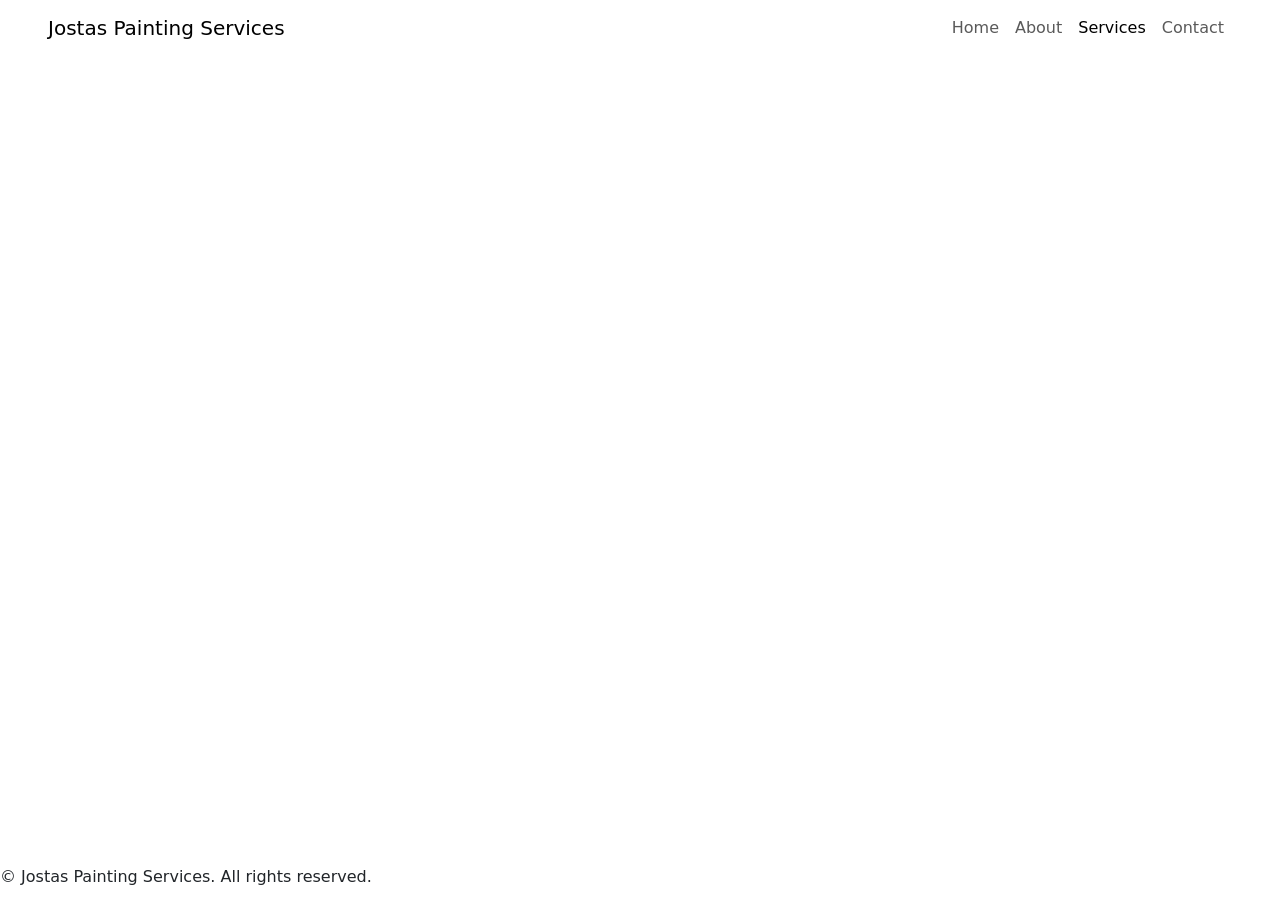
==== about.html @ 1ef4da5f "added a revamped nav bar to each webpage" ====
<!DOCTYPE html>
<html lang="en">
<head>
    <meta charset="UTF-8">
    <meta name="viewport" content="width=device-width, initial-scale=1.0">
    <title>Document</title>

  <!-- STYLESHEETS -->
  <link href="https://cdn.jsdelivr.net/npm/bootstrap@5.3.3/dist/css/bootstrap.min.css" rel="stylesheet">
  <link rel="stylesheet" href="https://cdnjs.cloudflare.com/ajax/libs/font-awesome/6.5.0/css/all.min.css">
  <link rel="preconnect" href="https://fonts.googleapis.com">
  <link rel="preconnect" href="https://fonts.gstatic.com" crossorigin>
  <link href="https://fonts.googleapis.com/css2?family=Playfair+Display:ital,wght@0,400;0,600;0,700;1,400&family=DM+Sans:ital,opsz,wght@0,9..40,300;0,9..40,400;0,9..40,500;0,9..40,600;1,9..40,300&display=swap" rel="stylesheet">
  <link rel="stylesheet" href="https://cdn.jsdelivr.net/npm/aos@2.3.4/dist/aos.css">
  <link rel="stylesheet" href="assets/css/styles.css">
</head>

<body>
    <!-- NAVBAR -->
<nav class="navbar navbar-expand-lg" id="mainNav">
  <div class="container-fluid px-4 px-lg-5">

    <a class="navbar-brand jostas-logo" href="index.html">
      Jostas <span>Painting Services</span>
    </a>

    <button class="navbar-toggler" type="button"
            data-bs-toggle="collapse"
            data-bs-target="#navbarNav"
            aria-controls="navbarNav"
            aria-expanded="false"
            aria-label="Toggle navigation">
      <span class="navbar-toggler-icon"></span>
    </button>

    <div class="collapse navbar-collapse justify-content-end" id="navbarNav">
      <div class="navbar-nav">
        <a class="nav-link" href="index.html">Home</a>
        <a class="nav-link" href="about.html">About</a>
        <a class="nav-link active" href="services.html">Services</a>
        <a class="nav-link" href="services.html#contact">Contact</a>
      </div>
    </div>

  </div>
</nav>
<!-- /NAVBAR -->

<!--ABOUT CONTENT-->
<section class="about-page-section" aria-label="About content">

  <div class="about-page-grid">

    <!-- Left: Main text content -->
    <div>

      <!-- Intro paragraph -->
      <p style="font-size: 1.08rem; line-height: 1.85; margin-bottom: 1.75rem;"
         data-aos="fade-up">
        At Jostas Painting Services, we are a proudly family-owned business with more than
        two decades of hands-on experience delivering top-tier painting solutions to both
        homeowners and businesses. Our passion lies in the details — from the first
        brushstroke to the final finish, we hold ourselves to the highest standards of
        workmanship and professionalism.
      </p>

      <p style="margin-bottom: 2.5rem;"
         data-aos="fade-up" data-aos-delay="60">
        Our experienced team of painters combines premium-quality materials with modern
        techniques to breathe new life into any space, no matter the scale of the project.
        At the heart of everything we do is a genuine commitment to our customers —
        listening to your vision and making it a reality, every single time.
      </p>

      <!-- Mission statement block -->
      <div class="mission-block"
           data-aos="fade-up" data-aos-delay="80">
        <h3>Our Mission</h3>
        <p>Adding color to your world — transforming spaces with precision, care, and paint.</p>
      </div>

      <!-- Team photos -->
      <div class="team-grid"
           data-aos="fade-up" data-aos-delay="100">

        <div class="team-img-wrap">
          <img
            src="/assets/images/Image11.jpg"
            alt="Jostas team member at work on a residential project"
            loading="lazy"
          >
        </div>

        <div class="team-img-wrap">
          <img
            src="/assets/images/Image10.jpg"
            alt="Jostas team member applying a fresh coat of paint"
            loading="lazy"
          >
        </div>

      </div>
      <!-- /Team photos -->

    </div>
    <!-- /Left col -->

    <!-- Right: Values list -->
    <div data-aos="fade-left" data-aos-delay="120">

      <p class="section-label">Why Choose Us</p>
      <div class="section-divider"></div>

      <!-- Value cards — stacked -->
      <div style="display: flex; flex-direction: column; gap: 1.25rem;">

        <!-- Value 1 -->
        <div style="display: flex; gap: 1rem; align-items: flex-start; padding: 1.25rem; background: var(--clr-ivory-card); border-radius: var(--radius-md); border: 1px solid rgba(94,184,160,0.12); box-shadow: var(--shadow-card); transition: transform var(--trans-spring), box-shadow var(--trans-base);"
             onmouseenter="this.style.transform='translateY(-4px)'; this.style.boxShadow='var(--shadow-hover)'"
             onmouseleave="this.style.transform=''; this.style.boxShadow='var(--shadow-card)'">
          <div style="width:44px; height:44px; border-radius:50%; background:var(--clr-seafoam-pale); display:flex; align-items:center; justify-content:center; flex-shrink:0;">
            <i class="fa-solid fa-award" style="color:var(--clr-seafoam-dark); font-size:1.1rem;"></i>
          </div>
          <div>
            <strong style="font-family:var(--font-body); font-size:0.9rem; font-weight:600; color:var(--clr-charcoal); display:block; margin-bottom:0.25rem;">20+ Years Experience</strong>
            <span style="font-size:0.875rem; color:var(--clr-text-muted);">Trusted by hundreds of homeowners and businesses across South Africa.</span>
          </div>
        </div>

        <!-- Value 2 -->
        <div style="display: flex; gap: 1rem; align-items: flex-start; padding: 1.25rem; background: var(--clr-ivory-card); border-radius: var(--radius-md); border: 1px solid rgba(94,184,160,0.12); box-shadow: var(--shadow-card); transition: transform var(--trans-spring), box-shadow var(--trans-base);"
             onmouseenter="this.style.transform='translateY(-4px)'; this.style.boxShadow='var(--shadow-hover)'"
             onmouseleave="this.style.transform=''; this.style.boxShadow='var(--shadow-card)'">
          <div style="width:44px; height:44px; border-radius:50%; background:var(--clr-seafoam-pale); display:flex; align-items:center; justify-content:center; flex-shrink:0;">
            <i class="fa-solid fa-star" style="color:var(--clr-seafoam-dark); font-size:1.1rem;"></i>
          </div>
          <div>
            <strong style="font-family:var(--font-body); font-size:0.9rem; font-weight:600; color:var(--clr-charcoal); display:block; margin-bottom:0.25rem;">Premium Materials</strong>
            <span style="font-size:0.875rem; color:var(--clr-text-muted);">We only use top-grade paints and coatings for durable, beautiful results.</span>
          </div>
        </div>

        <!-- Value 3 -->
        <div style="display: flex; gap: 1rem; align-items: flex-start; padding: 1.25rem; background: var(--clr-ivory-card); border-radius: var(--radius-md); border: 1px solid rgba(94,184,160,0.12); box-shadow: var(--shadow-card); transition: transform var(--trans-spring), box-shadow var(--trans-base);"
             onmouseenter="this.style.transform='translateY(-4px)'; this.style.boxShadow='var(--shadow-hover)'"
             onmouseleave="this.style.transform=''; this.style.boxShadow='var(--shadow-card)'">
          <div style="width:44px; height:44px; border-radius:50%; background:var(--clr-seafoam-pale); display:flex; align-items:center; justify-content:center; flex-shrink:0;">
            <i class="fa-solid fa-shield-halved" style="color:var(--clr-seafoam-dark); font-size:1.1rem;"></i>
          </div>
          <div>
            <strong style="font-family:var(--font-body); font-size:0.9rem; font-weight:600; color:var(--clr-charcoal); display:block; margin-bottom:0.25rem;">Satisfaction Guarantee</strong>
            <span style="font-size:0.875rem; color:var(--clr-text-muted);">We're not done until you're completely happy with every wall, edge, and finish.</span>
          </div>
        </div>

        <!-- Value 4 -->
        <div style="display: flex; gap: 1rem; align-items: flex-start; padding: 1.25rem; background: var(--clr-ivory-card); border-radius: var(--radius-md); border: 1px solid rgba(94,184,160,0.12); box-shadow: var(--shadow-card); transition: transform var(--trans-spring), box-shadow var(--trans-base);"
             onmouseenter="this.style.transform='translateY(-4px)'; this.style.boxShadow='var(--shadow-hover)'"
             onmouseleave="this.style.transform=''; this.style.boxShadow='var(--shadow-card)'">
          <div style="width:44px; height:44px; border-radius:50%; background:var(--clr-seafoam-pale); display:flex; align-items:center; justify-content:center; flex-shrink:0;">
            <i class="fa-solid fa-handshake" style="color:var(--clr-seafoam-dark); font-size:1.1rem;"></i>
          </div>
          <div>
            <strong style="font-family:var(--font-body); font-size:0.9rem; font-weight:600; color:var(--clr-charcoal); display:block; margin-bottom:0.25rem;">Family Values</strong>
            <span style="font-size:0.875rem; color:var(--clr-text-muted);">We treat every project — and every client — like family.</span>
          </div>
        </div>

      </div>
      <!-- /Value cards -->

    </div>
    <!-- /Right col -->

  </div>

</section>
<!-- /ABOUT CONTENT -->

<!-- FOOTER -->
<footer class="site-footer">
  <p>
    &copy; <span id="footerYear"></span> <span>Jostas Painting Services</span>.
    All rights reserved.
  </p>
</footer>
<!-- /FOOTER -->

        </div>
    </div>
</div>
<script src="https://cdn.jsdelivr.net/npm/bootstrap@5.3.3/dist/js/bootstrap.bundle.min.js"></script>
</body>
</html>
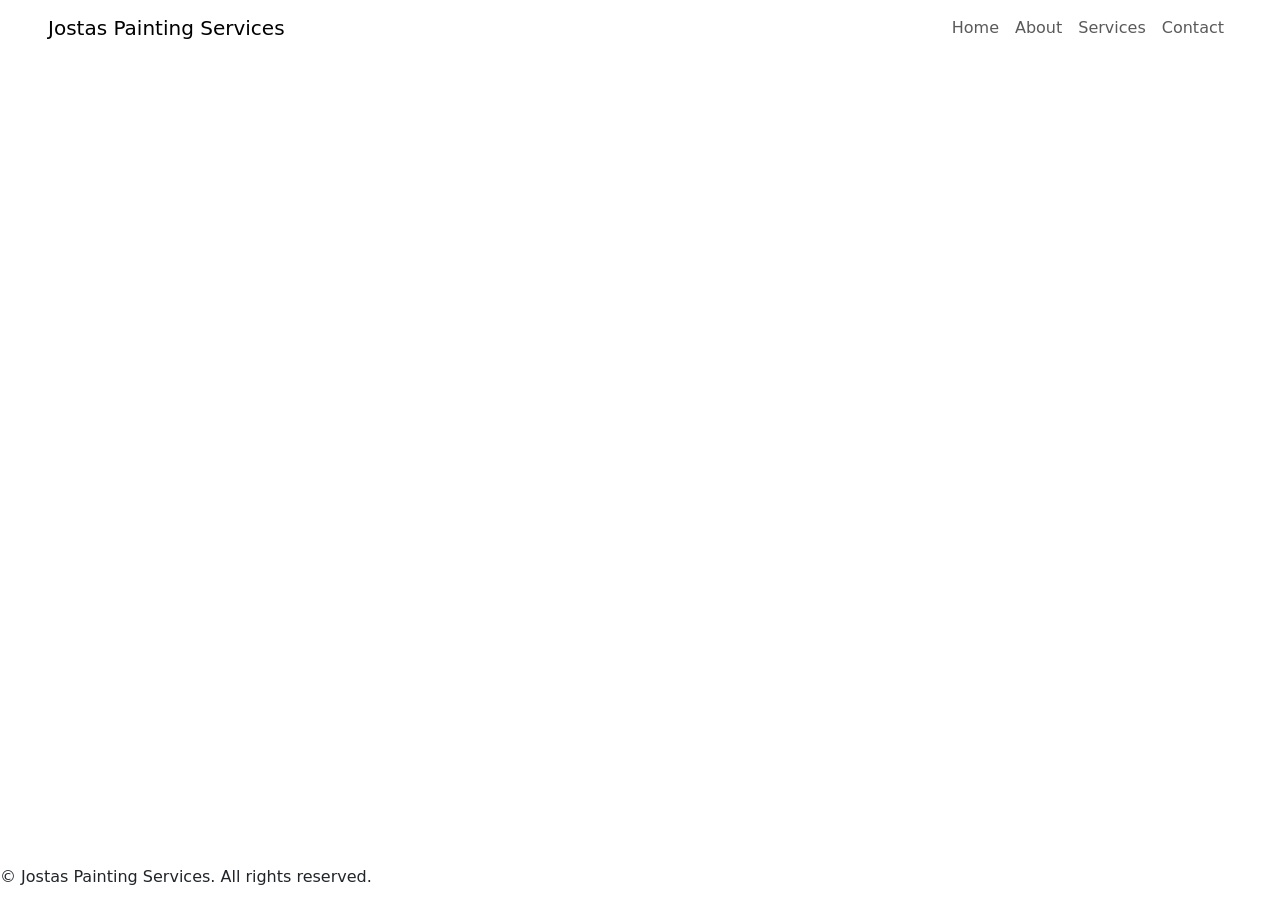
==== commit 8c5bd296: "Added <meta> tags for descriptions and social media algorithms and sharing" ====
--- a/about.html
+++ b/about.html
@@ -4,6 +4,28 @@
     <meta charset="UTF-8">
     <meta name="viewport" content="width=device-width, initial-scale=1.0">
     <title>Document</title>
+
+     <!-- Primary SEO -->
+  <title>About Us | Jostas Painting Services</title>
+  <meta name="description" content="Learn about Jostas Painting Services — a family-owned business with over 20 years of expert painting experience. Meet our team and discover our mission.">
+  <meta name="keywords" content="about Jostas Painting, family-owned painting company, professional painters, painting history, South Africa painters">
+  <meta name="author" content="Jostas Painting Services">
+  <meta name="robots" content="index, follow">
+  <link rel="canonical" href="https://jostaspainting.co.za/about.html">
+
+  <!-- Open Graph -->
+  <meta property="og:type" content="website">
+  <meta property="og:url" content="https://jostaspainting.co.za/about.html">
+  <meta property="og:title" content="About Jostas Painting Services — 20+ Years of Craft">
+  <meta property="og:description" content="Family-owned painting services with over two decades of hands-on experience. Premium quality, real care.">
+  <meta property="og:image" content="/assets/images/Image11.webp">
+  <meta property="og:site_name" content="Jostas Painting Services">
+
+  <!-- Twitter Card -->
+  <meta name="twitter:card" content="summary_large_image">
+  <meta name="twitter:title" content="About Jostas Painting Services">
+  <meta name="twitter:description" content="Family-owned painting services with over two decades of hands-on experience.">
+  <meta name="twitter:image" content="/assets/images/Image11.webp">
 
   <!-- STYLESHEETS -->
   <link href="https://cdn.jsdelivr.net/npm/bootstrap@5.3.3/dist/css/bootstrap.min.css" rel="stylesheet">
@@ -37,7 +59,7 @@
       <div class="navbar-nav">
         <a class="nav-link" href="index.html">Home</a>
         <a class="nav-link" href="about.html">About</a>
-        <a class="nav-link active" href="services.html">Services</a>
+        <a class="nav-link" href="services.html">Services</a>
         <a class="nav-link" href="services.html#contact">Contact</a>
       </div>
     </div>
@@ -189,6 +211,5 @@
         </div>
     </div>
 </div>
-<script src="https://cdn.jsdelivr.net/npm/bootstrap@5.3.3/dist/js/bootstrap.bundle.min.js"></script>
 </body>
 </html>
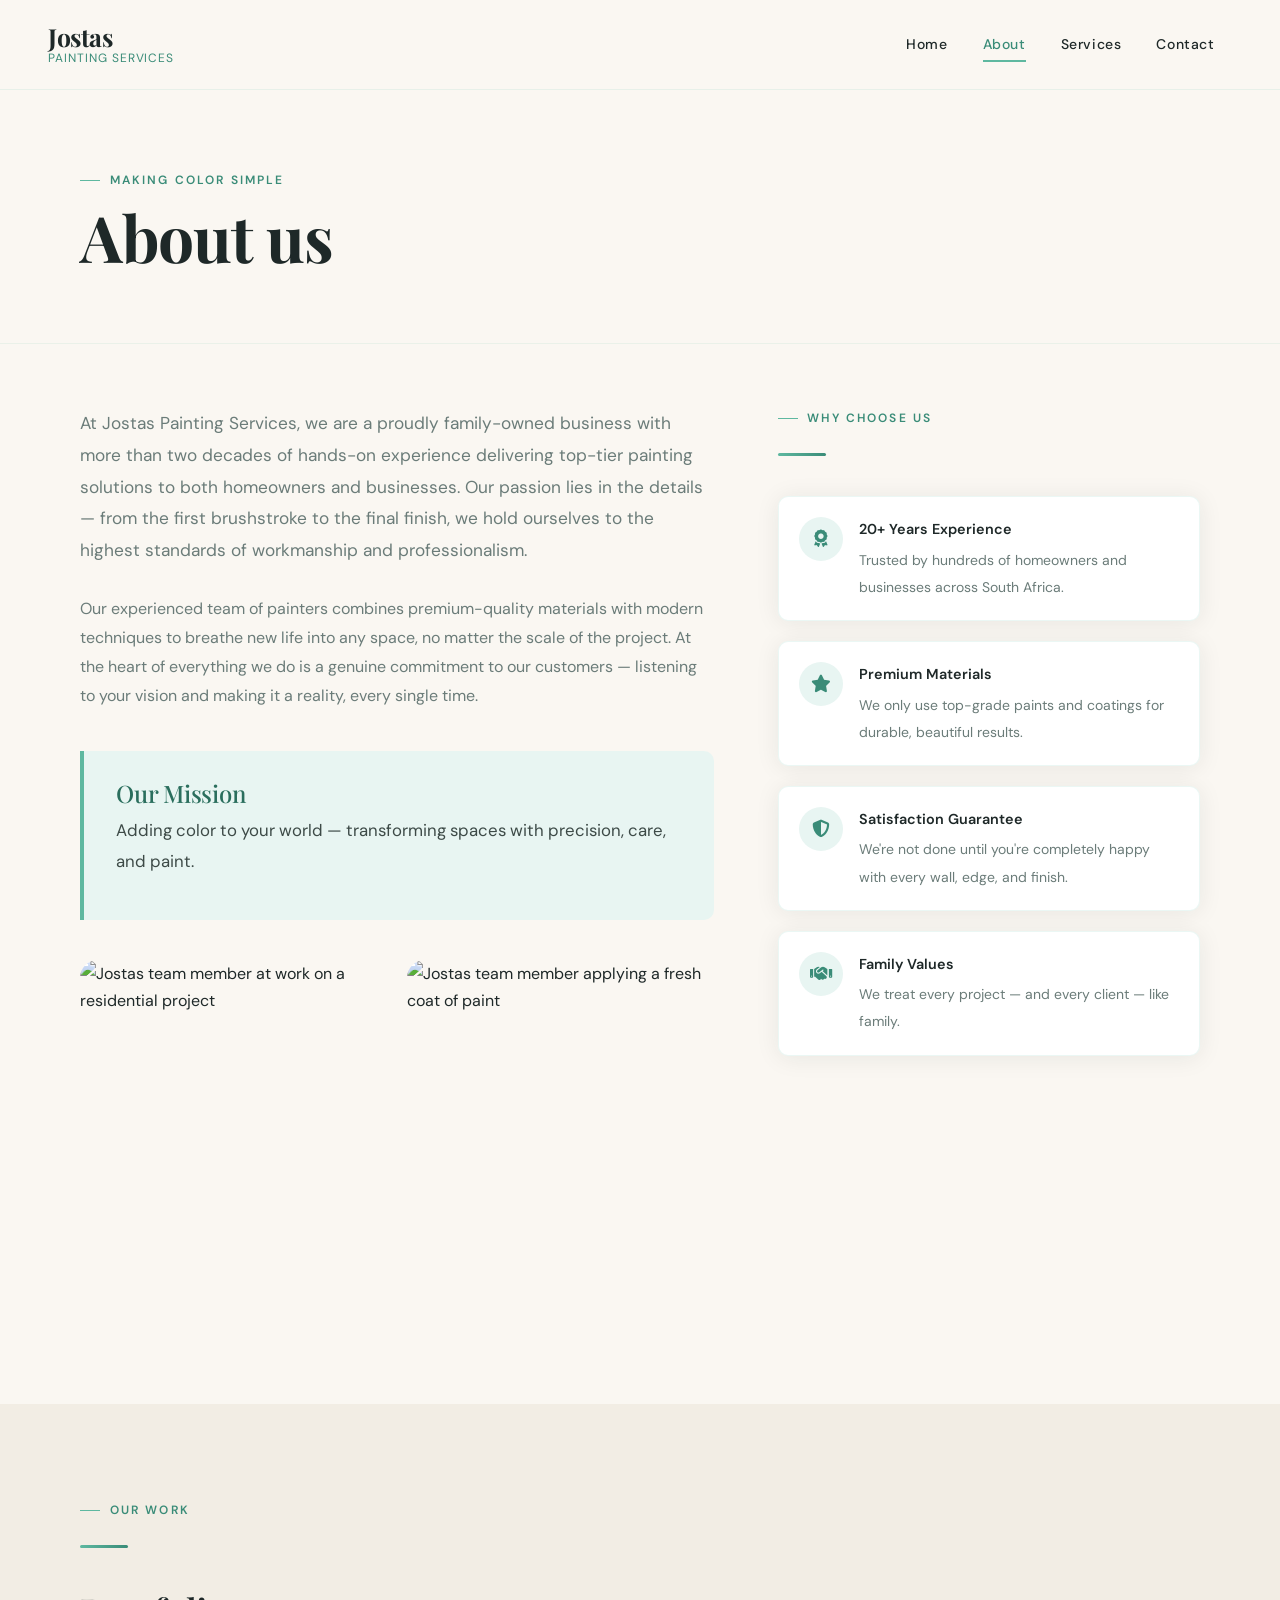
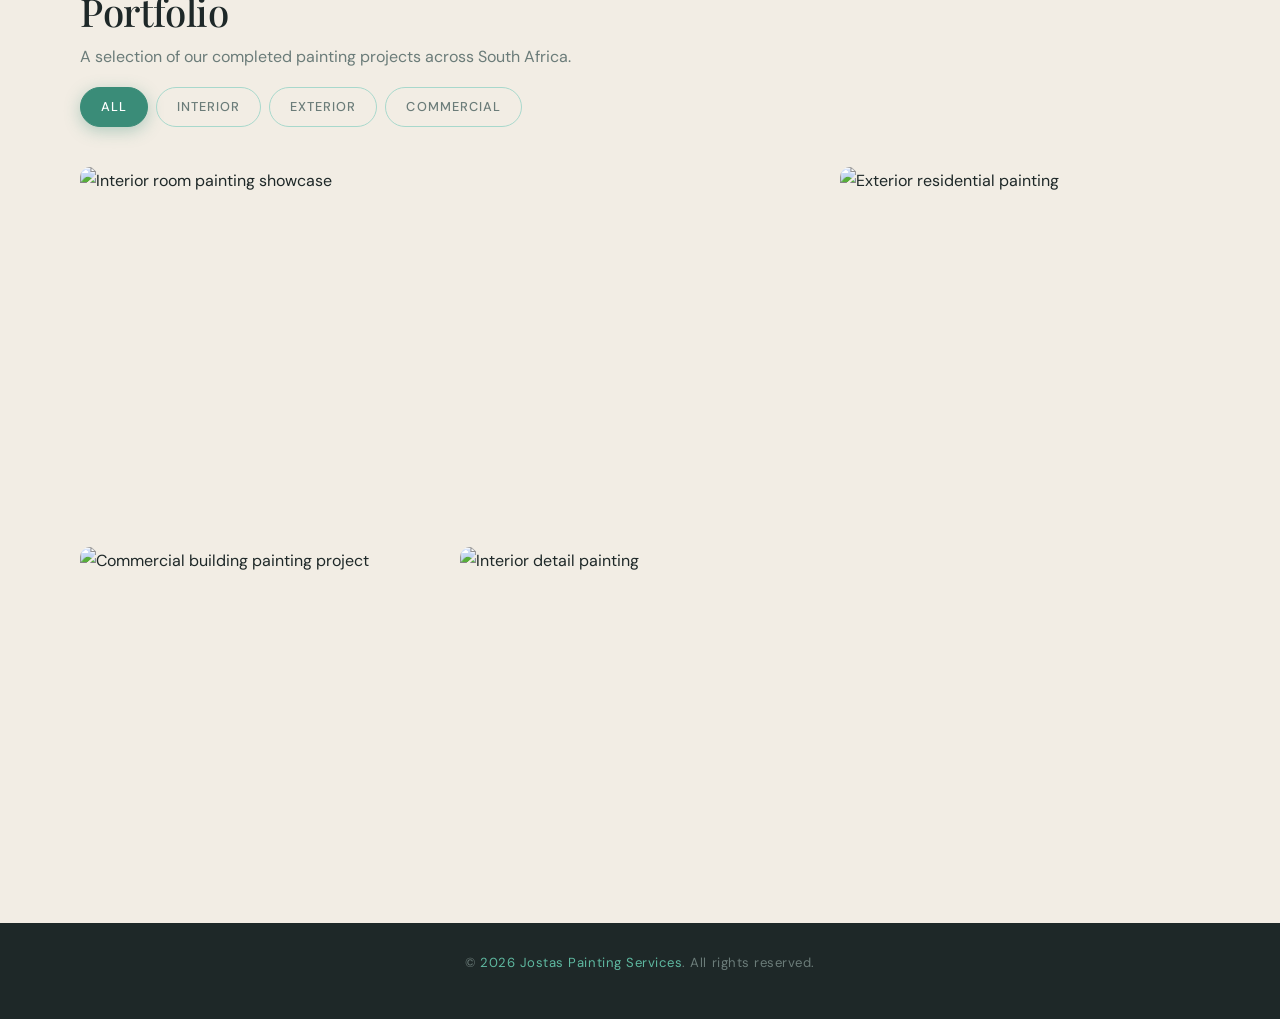
==== commit bf40b74d: "Refined the code on the about page" ====
--- a/about.html
+++ b/about.html
@@ -1,11 +1,11 @@
 <!DOCTYPE html>
 <html lang="en">
 <head>
-    <meta charset="UTF-8">
-    <meta name="viewport" content="width=device-width, initial-scale=1.0">
-    <title>Document</title>
-
-     <!-- Primary SEO -->
+
+  <meta charset="UTF-8">
+  <meta name="viewport" content="width=device-width, initial-scale=1.0">
+
+  <!-- Primary SEO -->
   <title>About Us | Jostas Painting Services</title>
   <meta name="description" content="Learn about Jostas Painting Services — a family-owned business with over 20 years of expert painting experience. Meet our team and discover our mission.">
   <meta name="keywords" content="about Jostas Painting, family-owned painting company, professional painters, painting history, South Africa painters">
@@ -38,7 +38,8 @@
 </head>
 
 <body>
-    <!-- NAVBAR -->
+
+<!-- NAVBAR -->
 <nav class="navbar navbar-expand-lg" id="mainNav">
   <div class="container-fluid px-4 px-lg-5">
 
@@ -58,7 +59,7 @@
     <div class="collapse navbar-collapse justify-content-end" id="navbarNav">
       <div class="navbar-nav">
         <a class="nav-link" href="index.html">Home</a>
-        <a class="nav-link" href="about.html">About</a>
+        <a class="nav-link active" href="about.html">About</a>
         <a class="nav-link" href="services.html">Services</a>
         <a class="nav-link" href="services.html#contact">Contact</a>
       </div>
@@ -67,6 +68,21 @@
   </div>
 </nav>
 <!-- /NAVBAR -->
+
+
+<!-- PAGE HERO -->
+<header class="page-hero" id="about" aria-label="About page header">
+
+  <p class="section-label"
+     data-aos="fade-up">Making color simple</p>
+
+  <h1 data-aos="fade-up" data-aos-delay="60">
+    About us
+  </h1>
+
+</header>
+<!-- /PAGE HERO -->
+
 
 <!--ABOUT CONTENT-->
 <section class="about-page-section" aria-label="About content">
@@ -199,6 +215,70 @@
 </section>
 <!-- /ABOUT CONTENT -->
 
+
+<!-- PORTFOLIO GALLERY -->
+<section class="portfolio-section" aria-label="Portfolio gallery"
+         style="margin-top: var(--space-lg);">
+  <div class="section-inner">
+
+    <div data-aos="fade-up">
+      <p class="section-label">Our Work</p>
+      <div class="section-divider"></div>
+      <h2 style="font-size: clamp(2rem, 3vw, 3rem); margin-bottom: 0.5rem;">Portfolio</h2>
+      <p style="max-width: 520px; margin-bottom: 0;">
+        A selection of our completed painting projects across South Africa.
+      </p>
+    </div>
+
+    <!-- Filter tabs -->
+    <div class="portfolio-filters" role="tablist"
+         data-aos="fade-up" data-aos-delay="80">
+      <button class="filter-btn active" data-filter="all" role="tab" aria-selected="true">All</button>
+      <button class="filter-btn" data-filter="interior" role="tab" aria-selected="false">Interior</button>
+      <button class="filter-btn" data-filter="exterior" role="tab" aria-selected="false">Exterior</button>
+      <button class="filter-btn" data-filter="commercial" role="tab" aria-selected="false">Commercial</button>
+    </div>
+
+    <!-- Gallery grid -->
+    <div class="gallery-grid" id="galleryGrid"
+         data-aos="fade-up" data-aos-delay="120">
+
+      <div class="gallery-item featured" data-category="interior">
+        <img src="/assets/images/Image7.png" alt="Interior room painting showcase" loading="lazy">
+        <div class="gallery-item-overlay">
+          <span class="gallery-item-tag">Interior</span>
+        </div>
+      </div>
+
+      <div class="gallery-item" data-category="exterior">
+        <img src="/assets/images/Image4.png" alt="Exterior residential painting" loading="lazy">
+        <div class="gallery-item-overlay">
+          <span class="gallery-item-tag">Exterior</span>
+        </div>
+      </div>
+
+      <div class="gallery-item" data-category="commercial">
+        <img src="/assets/images/Image8.png" alt="Commercial building painting project" loading="lazy">
+        <div class="gallery-item-overlay">
+          <span class="gallery-item-tag">Commercial</span>
+        </div>
+      </div>
+
+      <div class="gallery-item" data-category="interior">
+        <img src="/assets/images/Image6.png" alt="Interior detail painting" loading="lazy">
+        <div class="gallery-item-overlay">
+          <span class="gallery-item-tag">Interior</span>
+        </div>
+      </div>
+
+    </div>
+    <!-- /Gallery grid -->
+
+  </div>
+</section>
+<!-- /PORTFOLIO GALLERY -->
+
+
 <!-- FOOTER -->
 <footer class="site-footer">
   <p>
@@ -208,8 +288,42 @@
 </footer>
 <!-- /FOOTER -->
 
-        </div>
-    </div>
-</div>
+
+<!-- SCRIPTS -->
+<script src="https://cdn.jsdelivr.net/npm/bootstrap@5.3.3/dist/js/bootstrap.bundle.min.js"></script>
+<script src="https://cdn.jsdelivr.net/npm/aos@2.3.4/dist/aos.js"></script>
+
+<script>
+  // AOS Init
+  AOS.init({ duration: 650, once: true, offset: 80, easing: 'ease-out-cubic' });
+
+  // Navbar scroll
+  const nav = document.getElementById('mainNav');
+  window.addEventListener('scroll', () => {
+    nav.classList.toggle('scrolled', window.scrollY > 40);
+  });
+
+  // Footer year
+  document.getElementById('footerYear').textContent = new Date().getFullYear();
+
+  // Gallery filter
+  const filterBtns = document.querySelectorAll('.filter-btn');
+  const galleryItems = document.querySelectorAll('.gallery-item');
+
+  filterBtns.forEach(btn => {
+    btn.addEventListener('click', () => {
+      filterBtns.forEach(b => { b.classList.remove('active'); b.setAttribute('aria-selected', 'false'); });
+      btn.classList.add('active');
+      btn.setAttribute('aria-selected', 'true');
+
+      const filter = btn.dataset.filter;
+      galleryItems.forEach(item => {
+        const match = filter === 'all' || item.dataset.category === filter;
+        item.classList.toggle('hidden', !match);
+      });
+    });
+  });
+</script>
+
 </body>
-</html>+</html>
--- a/assets/css/styles.css
+++ b/assets/css/styles.css
@@ -0,0 +1,1416 @@
+/* ============================================================
+   JOSTAS PAINTING SERVICES — MAIN STYLESHEET
+   Palette: Seafoam Green + Warm Ivory + Deep Charcoal
+   Fonts: Playfair Display (headings) + DM Sans (body)
+   ============================================================ */
+
+/* ---------- Google Fonts Import ---------- */
+@import url('https://fonts.googleapis.com/css2?family=Playfair+Display:ital,wght@0,400;0,600;0,700;1,400&family=DM+Sans:ital,opsz,wght@0,9..40,300;0,9..40,400;0,9..40,500;0,9..40,600;1,9..40,300&display=swap');
+
+/* ---------- CSS Custom Properties (Design Tokens) ---------- */
+:root {
+  /* --- Core Palette --- */
+  --clr-seafoam:        #5eb8a0;   
+  --clr-seafoam-light:  #a8d8cc;   
+  --clr-seafoam-pale:   #e8f5f2;   
+  --clr-seafoam-dark:   #3a8c78;   
+  --clr-seafoam-deeper: #2a6e5d;   
+
+  --clr-ivory:          #faf7f2;   
+  --clr-ivory-warm:     #f2ede4;   
+  --clr-ivory-card:     #ffffff;  
+
+  --clr-charcoal:       #1e2828;   
+  --clr-charcoal-mid:   #3d4a47;   
+  --clr-text-muted:     #6b7c79;   
+  --clr-text-subtle:    #9aaba8;   
+
+  --clr-accent-terracotta: #c47a5a; 
+  --clr-accent-sand:       #d4b896; 
+
+  /* --- Typography --- */
+  --font-display: 'Playfair Display', Georgia, serif;
+  --font-body:    'DM Sans', system-ui, sans-serif;
+
+  /* --- Spacing --- */
+  --space-xs:  0.5rem;
+  --space-sm:  1rem;
+  --space-md:  1.5rem;
+  --space-lg:  2.5rem;
+  --space-xl:  4rem;
+  --space-2xl: 6rem;
+
+  /* --- Border Radius --- */
+  --radius-sm: 4px;
+  --radius-md: 10px;
+  --radius-lg: 18px;
+  --radius-xl: 28px;
+  --radius-pill: 100px;
+
+  /* --- Shadows --- */
+  --shadow-card: 0 2px 24px rgba(30, 40, 40, 0.08);
+  --shadow-hover: 0 8px 40px rgba(30, 40, 40, 0.14);
+  --shadow-btn:   0 4px 16px rgba(58, 140, 120, 0.35);
+
+  /* --- Transitions --- */
+  --trans-fast:   150ms ease;
+  --trans-base:   280ms cubic-bezier(0.4, 0, 0.2, 1);
+  --trans-slow:   480ms cubic-bezier(0.4, 0, 0.2, 1);
+  --trans-spring: 400ms cubic-bezier(0.34, 1.56, 0.64, 1);
+}
+
+/* ============================================================
+   BASE RESET & BODY
+   ============================================================ */
+*, *::before, *::after {
+  box-sizing: border-box;
+  margin: 0;
+  padding: 0;
+}
+
+html {
+  scroll-behavior: smooth;
+}
+
+body {
+  font-family: var(--font-body);
+  background-color: var(--clr-ivory);
+  color: var(--clr-charcoal);
+  line-height: 1.7;
+  font-size: 1rem;
+  overflow-x: hidden;
+}
+
+img {
+  display: block;
+  max-width: 100%;
+}
+
+/* ============================================================
+   TYPOGRAPHY SYSTEM
+   ============================================================ */
+h1, h2, h3, h4, h5, h6 {
+  font-family: var(--font-display);
+  color: var(--clr-charcoal);
+  line-height: 1.2;
+  letter-spacing: -0.01em;
+}
+
+p {
+  font-family: var(--font-body);
+  color: var(--clr-text-muted);
+  line-height: 1.8;
+}
+
+a {
+  text-decoration: none;
+  transition: color var(--trans-base);
+}
+
+/* ============================================================
+   NAVBAR
+   ============================================================ */
+.navbar {
+  background-color: var(--clr-ivory) !important;
+  padding: 1.25rem 0;
+  border-bottom: 1px solid rgba(94, 184, 160, 0.12);
+  transition: box-shadow var(--trans-base), background-color var(--trans-base);
+  position: sticky;
+  top: 0;
+  z-index: 1000;
+}
+
+/* Navbar scrolled state (applied via JS) */
+.navbar.scrolled {
+  box-shadow: 0 2px 20px rgba(30, 40, 40, 0.08);
+  background-color: rgba(250, 247, 242, 0.96) !important;
+  backdrop-filter: blur(8px);
+}
+
+/* Logo styling with Playfair Display */
+.jostas-logo {
+  font-family: var(--font-display);
+  font-size: 1.55rem;
+  font-weight: 700;
+  color: var(--clr-charcoal) !important;
+  line-height: 1;
+  letter-spacing: -0.02em;
+  transition: color var(--trans-base);
+}
+
+.jostas-logo span {
+  font-family: var(--font-body);
+  font-size: 0.75rem;
+  font-weight: 400;
+  display: block;
+  color: var(--clr-seafoam-dark);
+  letter-spacing: 0.08em;
+  text-transform: uppercase;
+  margin-top: 2px;
+}
+
+.jostas-logo:hover {
+  color: var(--clr-seafoam-dark) !important;
+}
+
+/* Nav links with animated underline on hover */
+.navbar .nav-link {
+  font-family: var(--font-body);
+  font-size: 0.875rem;
+  font-weight: 500;
+  color: var(--clr-charcoal) !important;
+  letter-spacing: 0.04em;
+  padding: 0.35rem 0 !important;
+  margin: 0 1.1rem;
+  position: relative;
+  opacity: 1 !important;
+  transition: color var(--trans-base);
+}
+
+/* Underline slide-in effect for nav links */
+.navbar .nav-link::after {
+  content: '';
+  position: absolute;
+  bottom: 0;
+  left: 0;
+  width: 0;
+  height: 1.5px;
+  background-color: var(--clr-seafoam);
+  transition: width var(--trans-base);
+}
+
+.navbar .nav-link:hover,
+.navbar .nav-link.active {
+  color: var(--clr-seafoam-dark) !important;
+}
+
+.navbar .nav-link:hover::after,
+.navbar .nav-link.active::after {
+  width: 100%;
+}
+
+/* ============================================================
+   BUTTONS
+   ============================================================ */
+.btn-cta {
+  display: inline-block;
+  font-family: var(--font-body);
+  font-size: 0.9rem;
+  font-weight: 600;
+  letter-spacing: 0.06em;
+  text-transform: uppercase;
+  color: #fff;
+  background-color: var(--clr-seafoam-dark);
+  border: 2px solid var(--clr-seafoam-dark);
+  padding: 0.875rem 2rem;
+  border-radius: var(--radius-pill);
+  cursor: pointer;
+  transition:
+    background-color var(--trans-base),
+    border-color var(--trans-base),
+    box-shadow var(--trans-base),
+    transform var(--trans-spring);
+  box-shadow: var(--shadow-btn);
+  white-space: nowrap;
+}
+
+.btn-cta:hover {
+  background-color: var(--clr-seafoam-deeper);
+  border-color: var(--clr-seafoam-deeper);
+  box-shadow: 0 6px 24px rgba(58, 140, 120, 0.45);
+  transform: translateY(-2px);
+  color: #fff;
+}
+
+.btn-cta:active {
+  transform: translateY(0);
+}
+
+/* Outlined variant */
+.btn-cta-outline {
+  background-color: transparent;
+  color: var(--clr-seafoam-dark);
+  box-shadow: none;
+}
+
+.btn-cta-outline:hover {
+  background-color: var(--clr-seafoam-dark);
+  color: #fff;
+}
+
+/* ============================================================
+   HERO SECTION
+   ============================================================ */
+.hero-section {
+  position: relative;
+  min-height: 90vh;
+  background-color: var(--clr-charcoal);
+  display: flex;
+  align-items: stretch;
+  overflow: hidden;
+}
+
+/* Diagonal color-split background */
+.hero-section::before {
+  content: '';
+  position: absolute;
+  inset: 0;
+  background: linear-gradient(
+    135deg,
+    var(--clr-charcoal) 0%,
+    var(--clr-charcoal-mid) 100%
+  );
+  z-index: 0;
+}
+
+/* Subtle dot-grid overlay for texture */
+.hero-section::after {
+  content: '';
+  position: absolute;
+  inset: 0;
+  background-image: radial-gradient(circle, rgba(94,184,160,0.08) 1px, transparent 1px);
+  background-size: 28px 28px;
+  z-index: 1;
+}
+
+.hero-inner {
+  position: relative;
+  z-index: 2;
+  display: grid;
+  grid-template-columns: 1fr 1fr;
+  width: 100%;
+  min-height: 90vh;
+}
+
+/* Left column: text content */
+.hero-text-col {
+  display: flex;
+  flex-direction: column;
+  justify-content: center;
+  padding: 6rem 3rem 6rem 5rem;
+}
+
+.hero-eyebrow {
+  font-family: var(--font-body);
+  font-size: 0.8rem;
+  font-weight: 500;
+  letter-spacing: 0.18em;
+  text-transform: uppercase;
+  color: var(--clr-seafoam);
+  margin-bottom: 1.25rem;
+  display: flex;
+  align-items: center;
+  gap: 0.65rem;
+}
+
+.hero-eyebrow::before {
+  content: '';
+  display: inline-block;
+  width: 28px;
+  height: 1.5px;
+  background-color: var(--clr-seafoam);
+}
+
+.hero-heading {
+  font-family: var(--font-display);
+  font-size: clamp(3rem, 5.5vw, 5.5rem);
+  font-weight: 700;
+  line-height: 1.05;
+  color: var(--clr-ivory);
+  margin-bottom: 1.5rem;
+  letter-spacing: -0.02em;
+}
+
+/* Italic accent word in hero heading */
+.hero-heading em {
+  font-style: italic;
+  color: var(--clr-seafoam);
+}
+
+.hero-subtext {
+  font-size: 1.05rem;
+  color: var(--clr-seafoam-light);
+  margin-bottom: 2.5rem;
+  max-width: 440px;
+  line-height: 1.75;
+}
+
+.hero-actions {
+  display: flex;
+  align-items: center;
+  gap: 1.25rem;
+  flex-wrap: wrap;
+}
+
+.hero-link {
+  font-family: var(--font-body);
+  font-size: 0.875rem;
+  font-weight: 500;
+  color: var(--clr-seafoam-light);
+  display: flex;
+  align-items: center;
+  gap: 0.4rem;
+  transition: color var(--trans-base), gap var(--trans-base);
+}
+
+.hero-link:hover {
+  color: var(--clr-seafoam);
+  gap: 0.7rem;
+}
+
+/* Right column: image */
+.hero-image-col {
+  position: relative;
+  overflow: hidden;
+}
+
+.hero-image-col img {
+  position: absolute;
+  inset: 0;
+  width: 100%;
+  height: 100%;
+  object-fit: cover;
+  opacity: 0.75;
+  transition: transform 6s ease;
+}
+
+/* Diagonal mask on the image */
+.hero-image-col::before {
+  content: '';
+  position: absolute;
+  inset: 0;
+  background: linear-gradient(
+    105deg,
+    var(--clr-charcoal) 0%,
+    transparent 35%
+  );
+  z-index: 1;
+}
+
+/* Stats row at bottom of hero */
+.hero-stats {
+  grid-column: 1 / -1;
+  background-color: rgba(255,255,255,0.06);
+  border-top: 1px solid rgba(94,184,160,0.15);
+  border-bottom: 1px solid rgba(94,184,160,0.1);
+  display: flex;
+  align-items: stretch;
+}
+
+.hero-stat-item {
+  flex: 1;
+  padding: 1.5rem 2rem;
+  border-right: 1px solid rgba(94,184,160,0.1);
+  text-align: center;
+}
+
+.hero-stat-item:last-child {
+  border-right: none;
+}
+
+.hero-stat-number {
+  font-family: var(--font-display);
+  font-size: 2.25rem;
+  font-weight: 700;
+  color: var(--clr-seafoam);
+  line-height: 1;
+  text-shadow:
+    0 0 6px rgba(94, 184, 160, 0.9),
+    0 0 16px rgba(94, 184, 160, 0.7),
+    0 0 32px rgba(94, 184, 160, 0.5),
+    0 0 60px rgba(94, 184, 160, 0.2);
+}
+
+.hero-stat-label {
+  font-size: 0.8rem;
+  font-weight: 400;
+  color: var(--clr-seafoam);
+  text-transform: uppercase;
+  letter-spacing: 0.08em;
+  margin-top: 0.3rem;
+  text-shadow:
+    0 0 6px rgba(94, 184, 160, 0.9),
+    0 0 16px rgba(94, 184, 160, 0.7),
+    0 0 32px rgba(94, 184, 160, 0.5),
+    0 0 60px rgba(94, 184, 160, 0.2);
+}
+
+/* ============================================================
+   SECTION LABEL (eyebrow)
+   ============================================================ */
+.section-label {
+  font-family: var(--font-body);
+  font-size: 0.75rem;
+  font-weight: 600;
+  letter-spacing: 0.18em;
+  text-transform: uppercase;
+  color: var(--clr-seafoam-dark);
+  display: flex;
+  align-items: center;
+  gap: 0.6rem;
+  margin-bottom: 0.75rem;
+}
+
+.section-label::before {
+  content: '';
+  display: inline-block;
+  width: 20px;
+  height: 1.5px;
+  background-color: var(--clr-seafoam);
+}
+
+/* ============================================================
+   SERVICE CARDS — STRIP
+   ============================================================ */
+.services-strip {
+  position: relative;
+  z-index: 10;
+  padding: 3rem 3rem;
+  background-color: var(--clr-ivory);
+}
+
+.service-cards-row {
+  display: grid;
+  grid-template-columns: repeat(4, 1fr);
+  gap: 1.25rem;
+  max-width: 1200px;
+  margin: 0 auto;
+}
+
+/* Individual service card */
+.service-card {
+  background-color: var(--clr-ivory-card);
+  border-radius: var(--radius-lg);
+  padding: 1.75rem 1.5rem;
+  text-align: center;
+  box-shadow: var(--shadow-card);
+  border: 1px solid rgba(94,184,160,0.1);
+  transition:
+    transform var(--trans-spring),
+    box-shadow var(--trans-base),
+    border-color var(--trans-base);
+  cursor: default;
+  position: relative;
+  overflow: hidden;
+}
+
+/* Top accent bar that reveals on hover */
+.service-card::before {
+  content: '';
+  position: absolute;
+  top: 0; left: 0; right: 0;
+  height: 3px;
+  background: linear-gradient(90deg, var(--clr-seafoam) 0%, var(--clr-seafoam-dark) 100%);
+  transform: scaleX(0);
+  transform-origin: left;
+  transition: transform var(--trans-base);
+}
+
+.service-card:hover {
+  transform: translateY(-8px);
+  box-shadow: var(--shadow-hover);
+  border-color: rgba(94,184,160,0.3);
+}
+
+.service-card:hover::before {
+  transform: scaleX(1);
+}
+
+/* Icon circle inside card */
+.service-card .card-icon {
+  width: 56px;
+  height: 56px;
+  border-radius: 50%;
+  background-color: var(--clr-seafoam-pale);
+  display: flex;
+  align-items: center;
+  justify-content: center;
+  margin: 0 auto 1rem;
+  transition: background-color var(--trans-base), transform var(--trans-spring);
+}
+
+.service-card .card-icon i {
+  font-size: 1.3rem;
+  color: var(--clr-seafoam-dark);
+  transition: color var(--trans-base), transform var(--trans-spring);
+}
+
+.service-card:hover .card-icon {
+  background-color: var(--clr-seafoam-dark);
+  transform: scale(1.1) rotate(5deg);
+}
+
+.service-card:hover .card-icon i {
+  color: #fff;
+  transform: scale(1.05);
+}
+
+.service-card .card-title {
+  font-family: var(--font-body);
+  font-size: 0.85rem;
+  font-weight: 600;
+  letter-spacing: 0.08em;
+  text-transform: uppercase;
+  color: var(--clr-charcoal);
+  margin: 0;
+}
+
+/* ============================================================
+   ABOUT SECTION (homepage)
+   ============================================================ */
+.about-section {
+  padding: var(--space-2xl) 5rem;
+  max-width: 1300px;
+  margin: 0 auto;
+}
+
+.about-grid {
+  display: grid;
+  grid-template-columns: 1fr 1fr;
+  gap: 5rem;
+  align-items: start;
+}
+
+.about-image-wrap {
+  position: relative;
+}
+
+/* Decorative background block behind image */
+.about-image-wrap::before {
+  content: '';
+  position: absolute;
+  top: 40px;
+  left: -24px;
+  bottom: -24px;
+  right: 40px;
+  background-color: var(--clr-seafoam-pale);
+  border-radius: var(--radius-lg);
+  z-index: 0;
+}
+
+.about-image-wrap img {
+  position: relative;
+  z-index: 1;
+  border-radius: var(--radius-lg);
+  width: 100%;
+  height: 580px;
+  object-fit: cover;
+}
+
+.about-text-col h2 {
+  font-size: clamp(2.2rem, 3vw, 3.25rem);
+  font-weight: 700;
+  margin-bottom: 1.25rem;
+}
+
+.about-text-col p {
+  margin-bottom: 2rem;
+  font-size: 1.0rem;
+}
+
+.learn-more-link {
+  font-family: var(--font-body);
+  font-size: 0.875rem;
+  font-weight: 600;
+  color: var(--clr-seafoam-dark);
+  text-transform: uppercase;
+  letter-spacing: 0.1em;
+  display: inline-flex;
+  align-items: center;
+  gap: 0.5rem;
+  border-bottom: 1.5px solid var(--clr-seafoam);
+  padding-bottom: 2px;
+  transition: color var(--trans-base), gap var(--trans-base);
+}
+
+.learn-more-link:hover {
+  color: var(--clr-seafoam-deeper);
+  gap: 0.85rem;
+}
+
+/* ============================================================
+   PORTFOLIO SECTION (filterable gallery)
+   ============================================================ */
+.portfolio-section {
+  padding: var(--space-2xl) 5rem;
+  background-color: var(--clr-ivory-warm);
+}
+
+.portfolio-section .section-inner {
+  max-width: 1300px;
+  margin: 0 auto;
+}
+
+/* Filter tabs */
+.portfolio-filters {
+  display: flex;
+  gap: 0.5rem;
+  flex-wrap: wrap;
+  margin-bottom: 2.5rem;
+  margin-top: 1rem;
+}
+
+.filter-btn {
+  font-family: var(--font-body);
+  font-size: 0.8rem;
+  font-weight: 500;
+  letter-spacing: 0.08em;
+  text-transform: uppercase;
+  padding: 0.5rem 1.25rem;
+  border-radius: var(--radius-pill);
+  border: 1.5px solid var(--clr-seafoam-light);
+  background: transparent;
+  color: var(--clr-text-muted);
+  cursor: pointer;
+  transition:
+    background-color var(--trans-base),
+    color var(--trans-base),
+    border-color var(--trans-base),
+    transform var(--trans-fast);
+}
+
+.filter-btn:hover {
+  border-color: var(--clr-seafoam);
+  color: var(--clr-seafoam-dark);
+}
+
+.filter-btn.active {
+  background-color: var(--clr-seafoam-dark);
+  border-color: var(--clr-seafoam-dark);
+  color: #fff;
+  box-shadow: var(--shadow-btn);
+}
+
+.filter-btn:active {
+  transform: scale(0.96);
+}
+
+/* Gallery grid */
+.gallery-grid {
+  display: grid;
+  grid-template-columns: repeat(3, 1fr);
+  grid-template-rows: auto;
+  gap: 1.25rem;
+}
+
+/* Gallery item */
+.gallery-item {
+  position: relative;
+  border-radius: var(--radius-md);
+  overflow: hidden;
+  cursor: pointer;
+  transition:
+    opacity var(--trans-base),
+    transform var(--trans-base);
+}
+
+/* Large first item spans 2 columns */
+.gallery-item.featured {
+  grid-column: span 2;
+}
+
+.gallery-item img {
+  width: 100%;
+  height: 280px;
+  object-fit: cover;
+  display: block;
+  transition: transform var(--trans-slow);
+}
+
+.gallery-item.featured img {
+  height: 360px;
+}
+
+.gallery-item:hover img {
+  transform: scale(1.06);
+}
+
+/* Overlay on hover */
+.gallery-item-overlay {
+  position: absolute;
+  inset: 0;
+  background: linear-gradient(
+    to top,
+    rgba(30,40,40,0.7) 0%,
+    transparent 60%
+  );
+  opacity: 0;
+  transition: opacity var(--trans-base);
+  display: flex;
+  align-items: flex-end;
+  padding: 1.25rem;
+}
+
+.gallery-item:hover .gallery-item-overlay {
+  opacity: 1;
+}
+
+.gallery-item-tag {
+  font-family: var(--font-body);
+  font-size: 0.75rem;
+  font-weight: 600;
+  letter-spacing: 0.1em;
+  text-transform: uppercase;
+  color: var(--clr-seafoam-light);
+  background-color: rgba(94,184,160,0.2);
+  border: 1px solid var(--clr-seafoam);
+  padding: 0.25rem 0.75rem;
+  border-radius: var(--radius-pill);
+}
+
+/* Hidden state for filter animation */
+.gallery-item.hidden {
+  opacity: 0;
+  transform: scale(0.92);
+  pointer-events: none;
+  position: absolute;
+  visibility: hidden;
+}
+
+/* ============================================================
+   PAGE HERO (about / services pages)
+   ============================================================ */
+.page-hero {
+  padding: 5rem 5rem 4rem;
+  background-color: var(--clr-ivory);
+  border-bottom: 1px solid rgba(94,184,160,0.1);
+  max-width: 1300px;
+  margin: 0 auto;
+}
+
+.page-hero h1 {
+  font-size: clamp(2.8rem, 5vw, 4.5rem);
+  font-weight: 700;
+  line-height: 1.05;
+  letter-spacing: -0.02em;
+  max-width: 700px;
+}
+
+/* ============================================================
+   ABOUT PAGE CONTENT
+   ============================================================ */
+.about-page-section {
+  padding: var(--space-xl) 5rem;
+  max-width: 1300px;
+  margin: 0 auto;
+}
+
+.about-page-grid {
+  display: grid;
+  grid-template-columns: 3fr 2fr;
+  gap: 4rem;
+  align-items: start;
+}
+
+.team-grid {
+  display: grid;
+  grid-template-columns: 1fr 1fr;
+  gap: 1.25rem;
+  margin-top: 2rem;
+}
+
+.team-img-wrap {
+  border-radius: var(--radius-lg);
+  overflow: hidden;
+  height: 340px;
+}
+
+.team-img-wrap img {
+  width: 100%;
+  height: 100%;
+  object-fit: cover;
+  transition: transform var(--trans-slow);
+}
+
+.team-img-wrap:hover img {
+  transform: scale(1.05);
+}
+
+/* Mission statement block */
+.mission-block {
+  background-color: var(--clr-seafoam-pale);
+  border-left: 4px solid var(--clr-seafoam);
+  border-radius: 0 var(--radius-md) var(--radius-md) 0;
+  padding: 1.75rem 2rem;
+  margin: 2.5rem 0;
+}
+
+.mission-block h3 {
+  font-size: 1.5rem;
+  color: var(--clr-seafoam-deeper);
+  margin-bottom: 0.5rem;
+}
+
+.mission-block p {
+  color: var(--clr-charcoal-mid);
+  font-size: 1.05rem;
+}
+
+/* ============================================================
+   SERVICES PAGE CARDS
+   ============================================================ */
+.services-page-section {
+  padding: var(--space-xl) 5rem;
+  max-width: 1300px;
+  margin: 0 auto;
+}
+
+.services-grid {
+  display: grid;
+  grid-template-columns: repeat(3, 1fr);
+  gap: 1.5rem;
+  margin-top: 2rem;
+}
+
+.service-detail-card {
+  background-color: var(--clr-ivory-card);
+  border-radius: var(--radius-lg);
+  padding: 2rem 1.75rem;
+  border: 1px solid rgba(94,184,160,0.12);
+  box-shadow: var(--shadow-card);
+  transition:
+    transform var(--trans-spring),
+    box-shadow var(--trans-base),
+    border-color var(--trans-base);
+  position: relative;
+  overflow: hidden;
+}
+
+.service-detail-card::after {
+  content: '';
+  position: absolute;
+  bottom: 0; left: 0; right: 0;
+  height: 3px;
+  background: linear-gradient(90deg, var(--clr-seafoam) 0%, var(--clr-seafoam-dark) 100%);
+  transform: scaleX(0);
+  transform-origin: left;
+  transition: transform var(--trans-base);
+}
+
+.service-detail-card:hover {
+  transform: translateY(-6px);
+  box-shadow: var(--shadow-hover);
+  border-color: rgba(94,184,160,0.3);
+}
+
+.service-detail-card:hover::after {
+  transform: scaleX(1);
+}
+
+/* Icon box for services page */
+.service-icon-box {
+  width: 52px;
+  height: 52px;
+  border-radius: var(--radius-md);
+  background-color: var(--clr-seafoam-pale);
+  display: flex;
+  align-items: center;
+  justify-content: center;
+  margin-bottom: 1.25rem;
+  transition: background-color var(--trans-base), transform var(--trans-spring);
+}
+
+.service-icon-box i {
+  font-size: 1.4rem;
+  color: var(--clr-seafoam-dark);
+  transition: color var(--trans-base);
+}
+
+.service-detail-card:hover .service-icon-box {
+  background-color: var(--clr-seafoam-dark);
+  transform: rotate(-5deg) scale(1.05);
+}
+
+.service-detail-card:hover .service-icon-box i {
+  color: #fff;
+}
+
+.service-detail-card h5 {
+  font-family: var(--font-body);
+  font-size: 1rem;
+  font-weight: 700;
+  letter-spacing: 0.05em;
+  text-transform: uppercase;
+  color: var(--clr-charcoal);
+  margin-bottom: 0.6rem;
+}
+
+.service-detail-card p {
+  font-size: 0.9rem;
+  line-height: 1.7;
+  color: var(--clr-text-muted);
+}
+
+/* ============================================================
+   CONTACT FORM
+   ============================================================ */
+.contact-section {
+  padding: var(--space-xl) 5rem var(--space-2xl);
+  max-width: 1300px;
+  margin: 0 auto;
+}
+
+.contact-grid {
+  display: grid;
+  grid-template-columns: 1fr 1.5fr;
+  gap: 4rem;
+  align-items: start;
+}
+
+.contact-info-col h2 {
+  font-size: clamp(2rem, 3vw, 3rem);
+  margin-bottom: 1.25rem;
+}
+
+.contact-info-col p {
+  margin-bottom: 2rem;
+}
+
+.contact-detail-item {
+  display: flex;
+  align-items: flex-start;
+  gap: 0.875rem;
+  margin-bottom: 1.25rem;
+}
+
+.contact-detail-icon {
+  width: 40px;
+  height: 40px;
+  border-radius: 50%;
+  background-color: var(--clr-seafoam-pale);
+  display: flex;
+  align-items: center;
+  justify-content: center;
+  flex-shrink: 0;
+  transition: background-color var(--trans-base);
+}
+
+.contact-detail-icon i {
+  font-size: 1rem;
+  color: var(--clr-seafoam-dark);
+  transition: color var(--trans-base);
+}
+
+.contact-detail-item:hover .contact-detail-icon {
+  background-color: var(--clr-seafoam-dark);
+}
+
+.contact-detail-item:hover .contact-detail-icon i {
+  color: #fff;
+}
+
+.contact-detail-text strong {
+  font-family: var(--font-body);
+  font-size: 0.8rem;
+  font-weight: 600;
+  letter-spacing: 0.08em;
+  text-transform: uppercase;
+  color: var(--clr-charcoal);
+  display: block;
+}
+
+.contact-detail-text span {
+  font-size: 0.9rem;
+  color: var(--clr-text-muted);
+}
+
+/* Social buttons */
+.social-links {
+  display: flex;
+  gap: 0.75rem;
+  margin-top: 2rem;
+}
+
+.social-btn {
+  width: 42px;
+  height: 42px;
+  border-radius: 50%;
+  background-color: var(--clr-charcoal);
+  color: #fff;
+  display: flex;
+  align-items: center;
+  justify-content: center;
+  font-size: 1rem;
+  transition:
+    background-color var(--trans-base),
+    color var(--trans-base),
+    transform var(--trans-spring);
+}
+
+.social-btn:hover {
+  background-color: var(--clr-seafoam-dark);
+  color: #fff;
+  transform: translateY(-3px);
+}
+
+/* Form card */
+.contact-form-card {
+  background-color: var(--clr-ivory-card);
+  border-radius: var(--radius-xl);
+  padding: 2.5rem;
+  box-shadow: var(--shadow-card);
+  border: 1px solid rgba(94,184,160,0.1);
+}
+
+/* Form fields */
+.form-field {
+  margin-bottom: 1.25rem;
+  position: relative;
+}
+
+.form-field label {
+  display: block;
+  font-family: var(--font-body);
+  font-size: 0.8rem;
+  font-weight: 600;
+  letter-spacing: 0.06em;
+  text-transform: uppercase;
+  color: var(--clr-charcoal);
+  margin-bottom: 0.45rem;
+}
+
+.form-control,
+.form-select {
+  width: 100%;
+  padding: 0.8rem 1rem;
+  border: 1.5px solid rgba(94,184,160,0.2);
+  border-radius: var(--radius-md);
+  background-color: var(--clr-ivory);
+  font-family: var(--font-body);
+  font-size: 0.9rem;
+  color: var(--clr-charcoal);
+  transition:
+    border-color var(--trans-base),
+    box-shadow var(--trans-base),
+    background-color var(--trans-base);
+  appearance: none;
+  -webkit-appearance: none;
+  outline: none;
+}
+
+.form-control:focus,
+.form-select:focus {
+  border-color: var(--clr-seafoam);
+  background-color: var(--clr-ivory-card);
+  box-shadow: 0 0 0 3px rgba(94,184,160,0.15);
+}
+
+/* Error state */
+.form-control.is-invalid {
+  border-color: #e05c5c;
+  box-shadow: 0 0 0 3px rgba(224,92,92,0.12);
+}
+
+.form-error-msg {
+  font-size: 0.78rem;
+  color: #c0392b;
+  margin-top: 0.35rem;
+  display: none;
+}
+
+.form-field.has-error .form-error-msg {
+  display: block;
+}
+
+.form-field.has-error .form-control {
+  border-color: #e05c5c;
+}
+
+/* Success state */
+.form-success {
+  display: none;
+  text-align: center;
+  padding: 2rem;
+}
+
+.form-success i {
+  font-size: 3rem;
+  color: var(--clr-seafoam);
+  margin-bottom: 1rem;
+  display: block;
+}
+
+.form-success h4 {
+  font-size: 1.5rem;
+  color: var(--clr-charcoal);
+}
+
+.form-success p {
+  color: var(--clr-text-muted);
+}
+
+/* Select arrow custom styling */
+.select-wrapper {
+  position: relative;
+}
+
+.select-wrapper::after {
+  content: '\f107';
+  font-family: 'Font Awesome 6 Free';
+  font-weight: 900;
+  position: absolute;
+  right: 1rem;
+  top: 50%;
+  transform: translateY(-50%);
+  color: var(--clr-text-subtle);
+  pointer-events: none;
+  font-size: 0.85rem;
+}
+
+textarea.form-control {
+  resize: vertical;
+  min-height: 110px;
+}
+
+/* Form submit row */
+.form-submit-row {
+  display: flex;
+  align-items: center;
+  justify-content: flex-end;
+  margin-top: 1.5rem;
+}
+
+/* ============================================================
+   DIVIDER
+   ============================================================ */
+.section-divider {
+  width: 48px;
+  height: 3px;
+  background: linear-gradient(90deg, var(--clr-seafoam) 0%, var(--clr-seafoam-dark) 100%);
+  border-radius: 2px;
+  margin: 1.5rem 0 2.5rem;
+}
+
+/* ============================================================
+   AOS (Animate On Scroll) — custom overrides
+   ============================================================ */
+[data-aos] {
+  pointer-events: none;
+}
+
+[data-aos].aos-animate {
+  pointer-events: auto;
+}
+
+/* ============================================================
+   RESPONSIVE — Tablet (≤ 992px)
+   ============================================================ */
+@media (max-width: 992px) {
+  .hero-inner {
+    grid-template-columns: 1fr;
+    grid-template-rows: auto auto;
+  }
+
+  .hero-text-col {
+    padding: 5rem 2.5rem 3rem;
+  }
+
+  .hero-image-col {
+    height: 320px;
+  }
+
+  .hero-image-col img {
+    position: relative;
+  }
+
+  .hero-image-col::before {
+    display: none;
+  }
+
+  .hero-stats {
+    grid-column: 1;
+    flex-wrap: wrap;
+  }
+
+  .hero-stat-item {
+    flex: 1 0 50%;
+    border-right: none;
+    border-bottom: 1px solid rgba(94,184,160,0.1);
+  }
+
+  .service-cards-row {
+    grid-template-columns: repeat(2, 1fr);
+  }
+
+  .services-strip {
+    margin-top: 0;
+    padding: 2rem 1.5rem;
+  }
+
+  .about-section,
+  .about-page-section,
+  .services-page-section,
+  .contact-section,
+  .portfolio-section,
+  .page-hero {
+    padding-left: 2rem;
+    padding-right: 2rem;
+  }
+
+  .about-grid,
+  .about-page-grid,
+  .contact-grid {
+    grid-template-columns: 1fr;
+    gap: 2.5rem;
+  }
+
+  .about-image-wrap {
+    display: none; /* Hide on tablet, prioritize text */
+  }
+
+  .services-grid {
+    grid-template-columns: repeat(2, 1fr);
+  }
+
+  .gallery-grid {
+    grid-template-columns: repeat(2, 1fr);
+  }
+
+  .gallery-item.featured {
+    grid-column: span 2;
+  }
+}
+
+/* ============================================================
+   RESPONSIVE — Mobile (≤ 576px)
+   ============================================================ */
+@media (max-width: 576px) {
+  .hero-text-col {
+    padding: 3.5rem 1.5rem 2rem;
+  }
+
+  .hero-heading {
+    font-size: 2.8rem;
+  }
+
+  .hero-stats {
+    flex-direction: column;
+  }
+
+  .hero-stat-item {
+    flex: 1 0 100%;
+    border-right: none;
+    border-bottom: 1px solid rgba(94,184,160,0.1);
+  }
+
+  .service-cards-row {
+    grid-template-columns: 1fr;
+  }
+
+  .services-strip {
+    padding: 1.5rem 1rem;
+    margin-top: 0;
+  }
+
+  .about-section,
+  .about-page-section,
+  .services-page-section,
+  .contact-section,
+  .portfolio-section,
+  .page-hero {
+    padding-left: 1.25rem;
+    padding-right: 1.25rem;
+  }
+
+  .services-grid {
+    grid-template-columns: 1fr;
+  }
+
+  .gallery-grid {
+    grid-template-columns: 1fr;
+  }
+
+  .gallery-item.featured {
+    grid-column: span 1;
+  }
+
+  .gallery-item.featured img,
+  .gallery-item img {
+    height: 240px;
+  }
+
+  .team-grid {
+    grid-template-columns: 1fr;
+  }
+
+  .contact-form-card {
+    padding: 1.5rem;
+  }
+
+  .hero-actions {
+    flex-direction: column;
+    align-items: flex-start;
+  }
+
+  .portfolio-filters {
+    gap: 0.4rem;
+  }
+
+  .filter-btn {
+    font-size: 0.72rem;
+    padding: 0.4rem 0.9rem;
+  }
+}
+
+/* ============================================================
+   FOOTER (light strip)
+   ============================================================ */
+.site-footer {
+  background-color: var(--clr-charcoal);
+  color: rgba(255,255,255,0.55);
+  text-align: center;
+  padding: 1.75rem 2rem;
+  font-size: 0.82rem;
+  font-family: var(--font-body);
+  letter-spacing: 0.04em;
+}
+
+.site-footer span {
+  color: var(--clr-seafoam);
+}
+
+/* ============================================================
+   UTILITY CLASSES
+   ============================================================ */
+.text-seafoam   { color: var(--clr-seafoam); }
+.text-charcoal  { color: var(--clr-charcoal); }
+.bg-pale        { background-color: var(--clr-seafoam-pale); }
+
+/* Navbar brand text truncation fix */
+.navbar-brand { white-space: nowrap; }
+
+/* Bootstrap nav toggler adjustments */
+.navbar-toggler {
+  border: 1.5px solid rgba(94,184,160,0.35);
+  border-radius: var(--radius-sm);
+  transition: border-color var(--trans-base);
+}
+
+.navbar-toggler:hover {
+  border-color: var(--clr-seafoam);
+}
+
+.navbar-toggler:focus {
+  box-shadow: none;
+}
+
+/* Collapse animation for mobile nav */
+.navbar-collapse {
+  transition: all var(--trans-base);
+}
+
+@media (max-width: 992px) {
+  .navbar .navbar-nav {
+    padding: 1rem 0;
+  }
+
+  .navbar .nav-link {
+    margin: 0;
+    padding: 0.65rem 0 !important;
+    border-bottom: 1px solid rgba(94,184,160,0.1);
+  }
+
+  .navbar .nav-link:last-child {
+    border-bottom: none;
+  }
+}
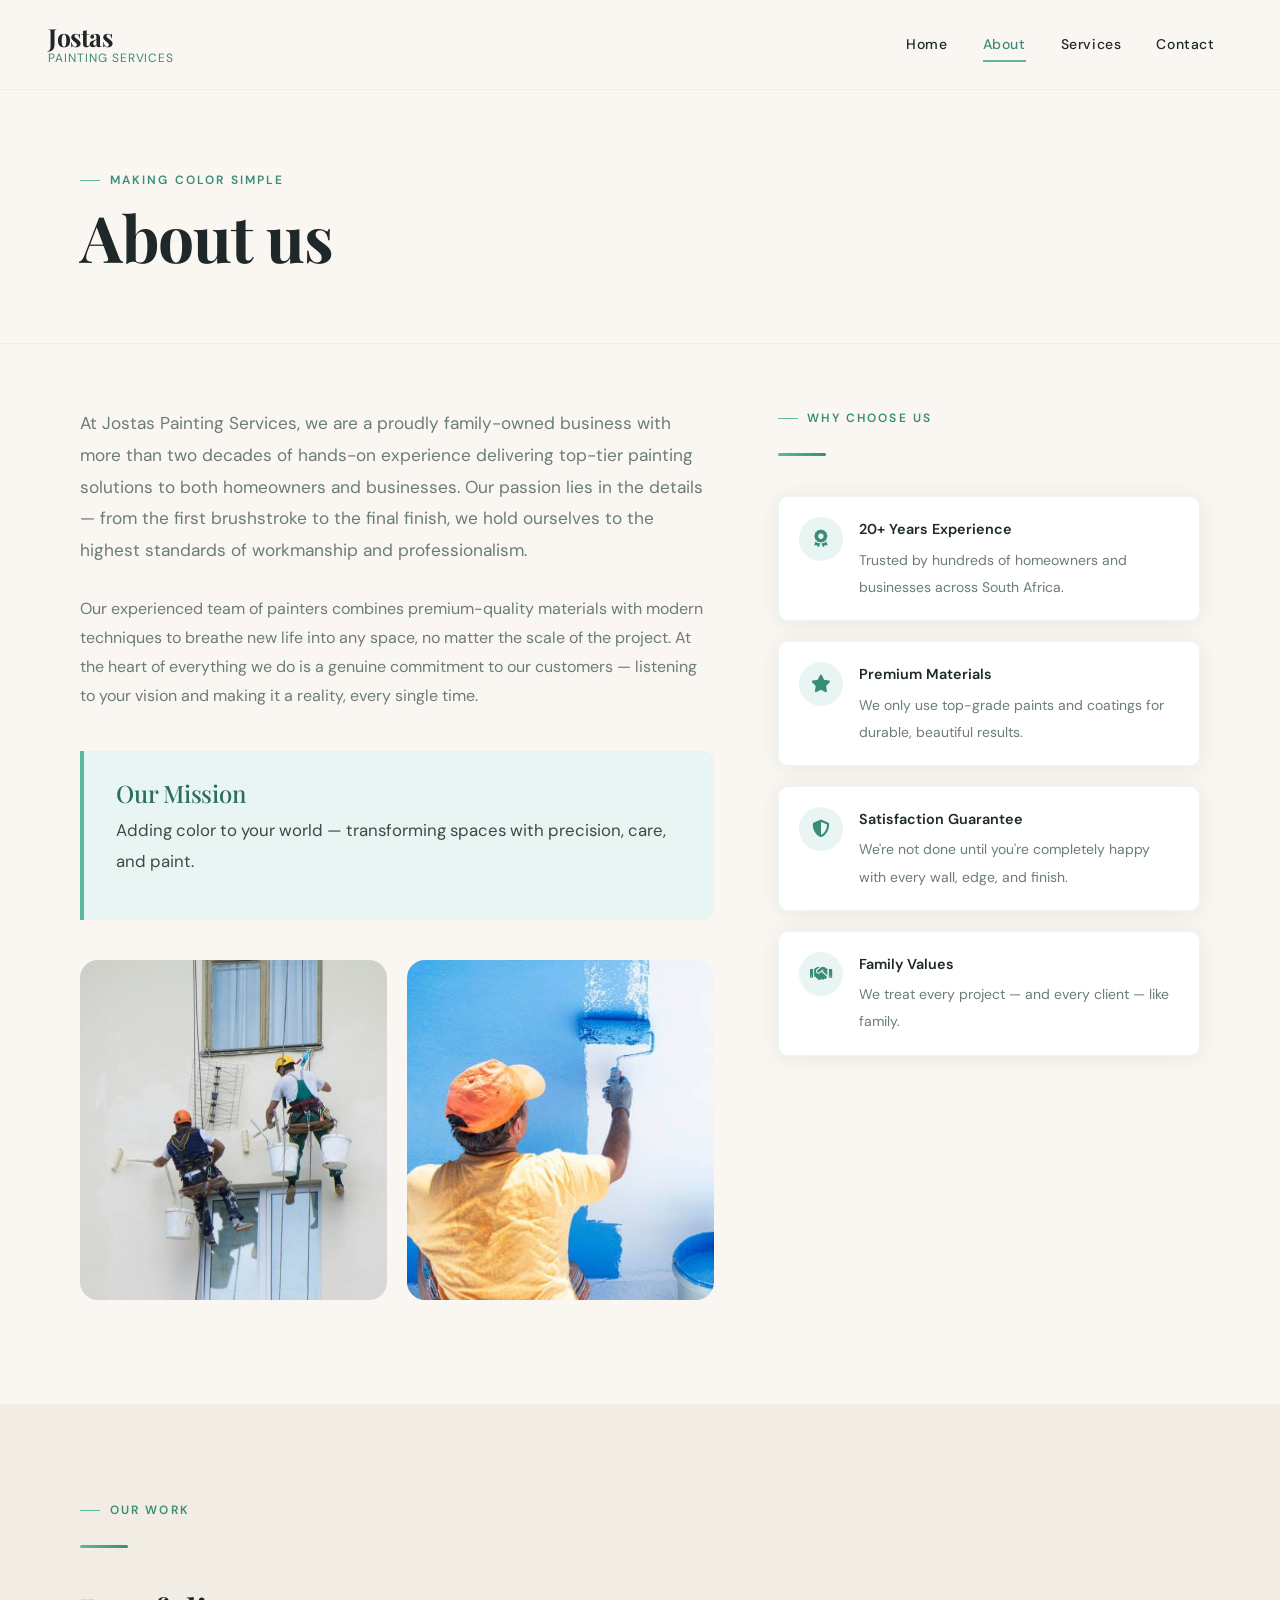
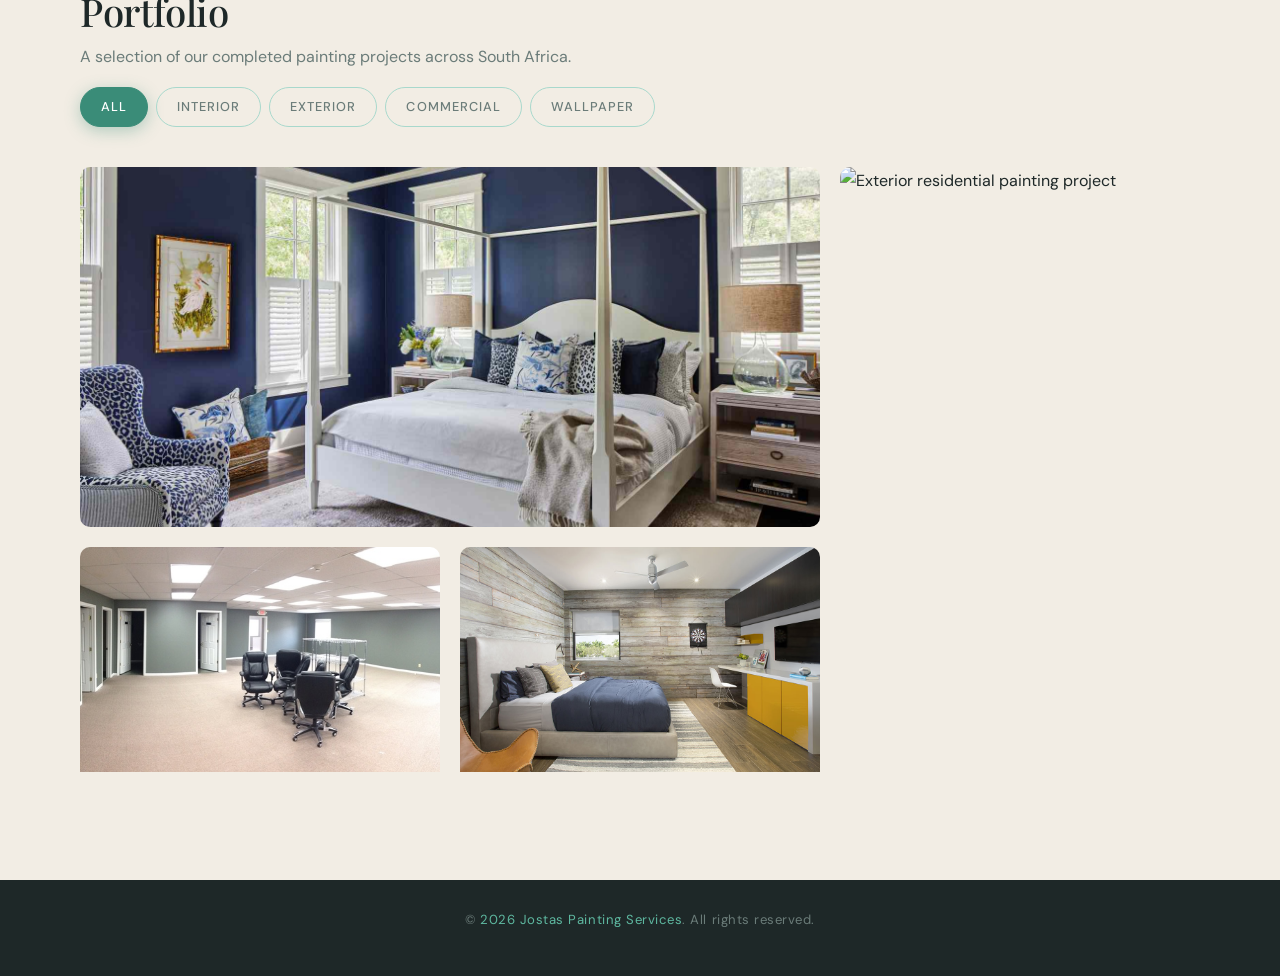
==== commit 05bdf38f: "Changed the final images into high quality and well fitting ones" ====
--- a/about.html
+++ b/about.html
@@ -123,8 +123,8 @@
 
         <div class="team-img-wrap">
           <img
-            src="/assets/images/Image11.jpg"
-            alt="Jostas team member at work on a residential project"
+            src="/assets/images/Image11.png"
+            alt="Jostas team member at work on a residential painting project"
             loading="lazy"
           >
         </div>
@@ -132,7 +132,7 @@
         <div class="team-img-wrap">
           <img
             src="/assets/images/Image10.jpg"
-            alt="Jostas team member applying a fresh coat of paint"
+            alt="Jostas team member applying paint to an interior wall with a roller"
             loading="lazy"
           >
         </div>
@@ -237,6 +237,7 @@
       <button class="filter-btn" data-filter="interior" role="tab" aria-selected="false">Interior</button>
       <button class="filter-btn" data-filter="exterior" role="tab" aria-selected="false">Exterior</button>
       <button class="filter-btn" data-filter="commercial" role="tab" aria-selected="false">Commercial</button>
+      <button class="filter-btn" data-filter="wallpaper" role="tab" aria-selected="false">Wallpaper</button>
     </div>
 
     <!-- Gallery grid -->
@@ -244,30 +245,30 @@
          data-aos="fade-up" data-aos-delay="120">
 
       <div class="gallery-item featured" data-category="interior">
-        <img src="/assets/images/Image7.png" alt="Interior room painting showcase" loading="lazy">
+        <img src="/assets/images/Image14.png" alt="Interior room painting showcase" loading="lazy">
         <div class="gallery-item-overlay">
           <span class="gallery-item-tag">Interior</span>
         </div>
       </div>
 
       <div class="gallery-item" data-category="exterior">
-        <img src="/assets/images/Image4.png" alt="Exterior residential painting" loading="lazy">
+        <img src="/assets/images/Image15.png" alt="Exterior residential painting project" loading="lazy">
         <div class="gallery-item-overlay">
           <span class="gallery-item-tag">Exterior</span>
         </div>
       </div>
 
       <div class="gallery-item" data-category="commercial">
-        <img src="/assets/images/Image8.png" alt="Commercial building painting project" loading="lazy">
+        <img src="/assets/images/Image16.png" alt="Commercial building painting project" loading="lazy">
         <div class="gallery-item-overlay">
           <span class="gallery-item-tag">Commercial</span>
         </div>
       </div>
 
-      <div class="gallery-item" data-category="interior">
-        <img src="/assets/images/Image6.png" alt="Interior detail painting" loading="lazy">
+      <div class="gallery-item" data-category="wallpaper">
+        <img src="/assets/images/Image17.png" alt="Interior wallpaper project" loading="lazy">
         <div class="gallery-item-overlay">
-          <span class="gallery-item-tag">Interior</span>
+          <span class="gallery-item-tag">Wallpaper</span>
         </div>
       </div>
 
--- a/assets/css/styles.css
+++ b/assets/css/styles.css
@@ -711,7 +711,7 @@
 
 .gallery-item img {
   width: 100%;
-  height: 280px;
+  height: 95%;
   object-fit: cover;
   display: block;
   transition: transform var(--trans-slow);
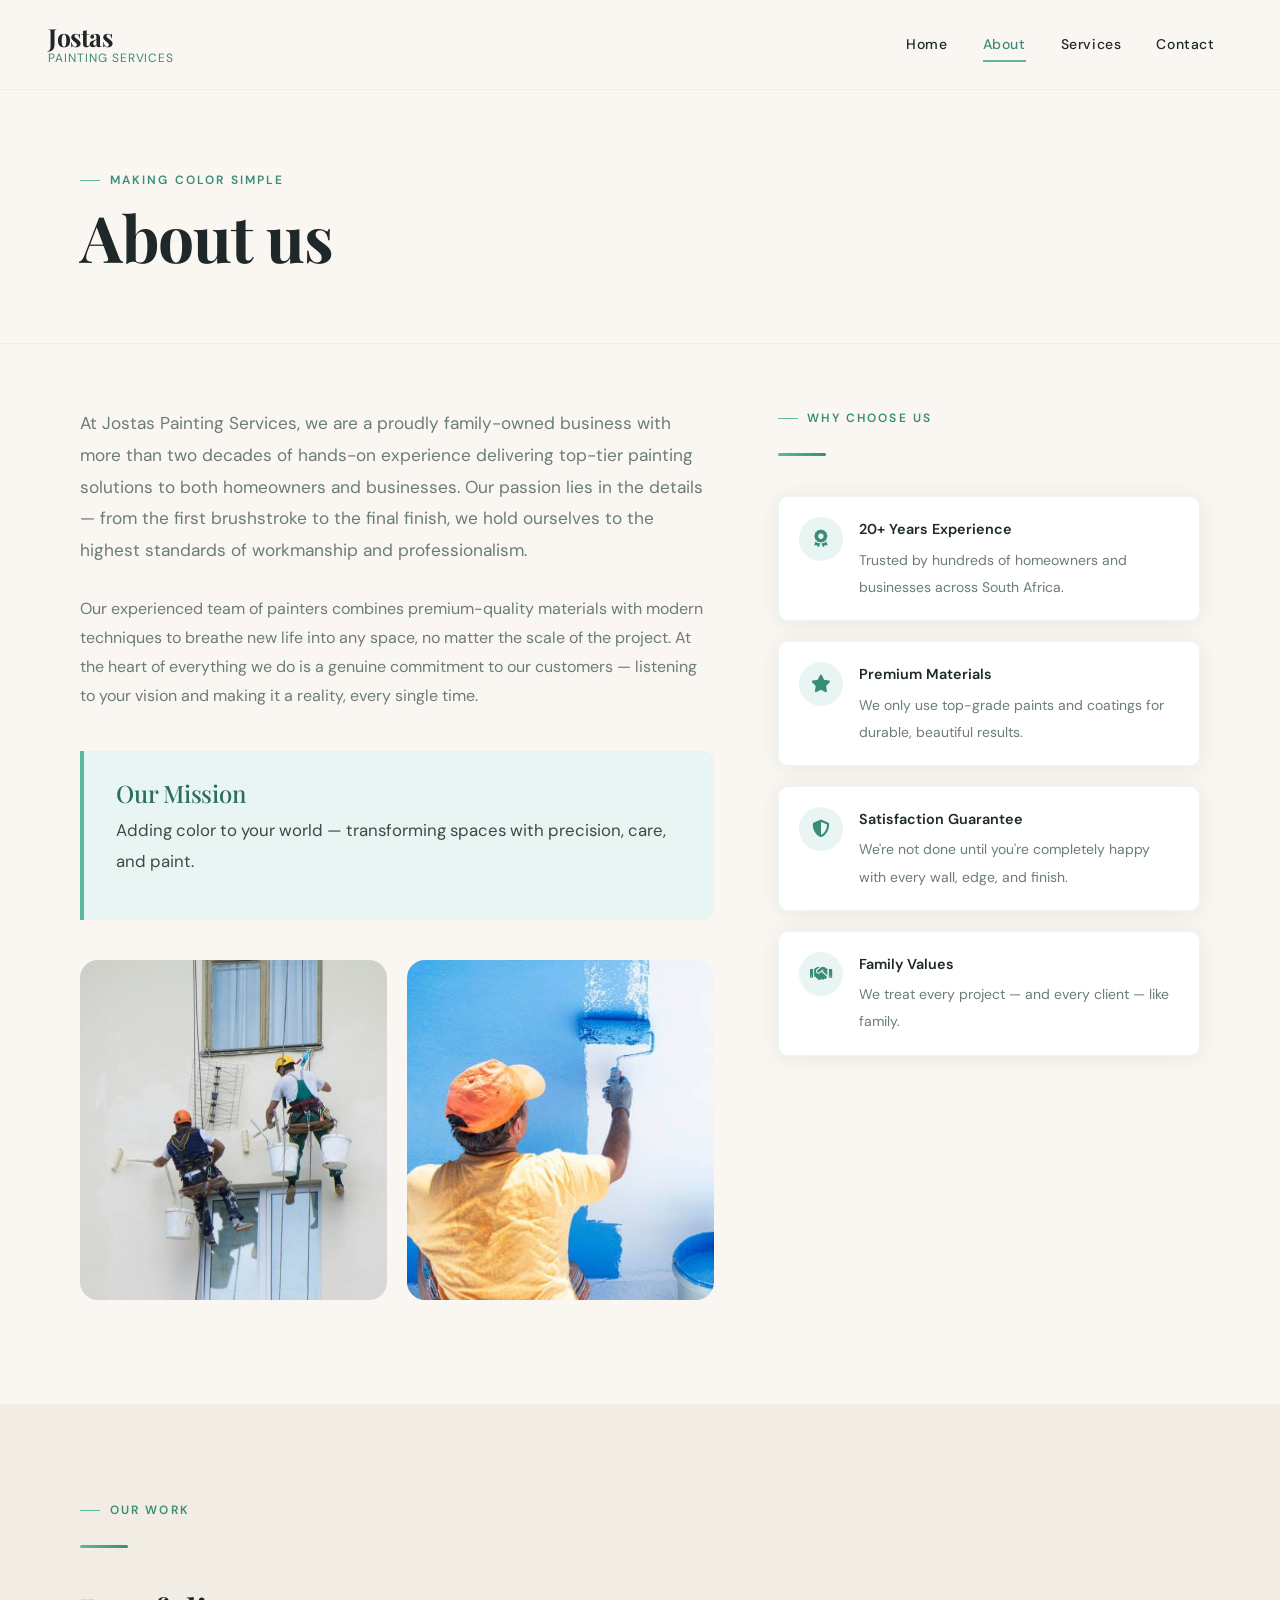
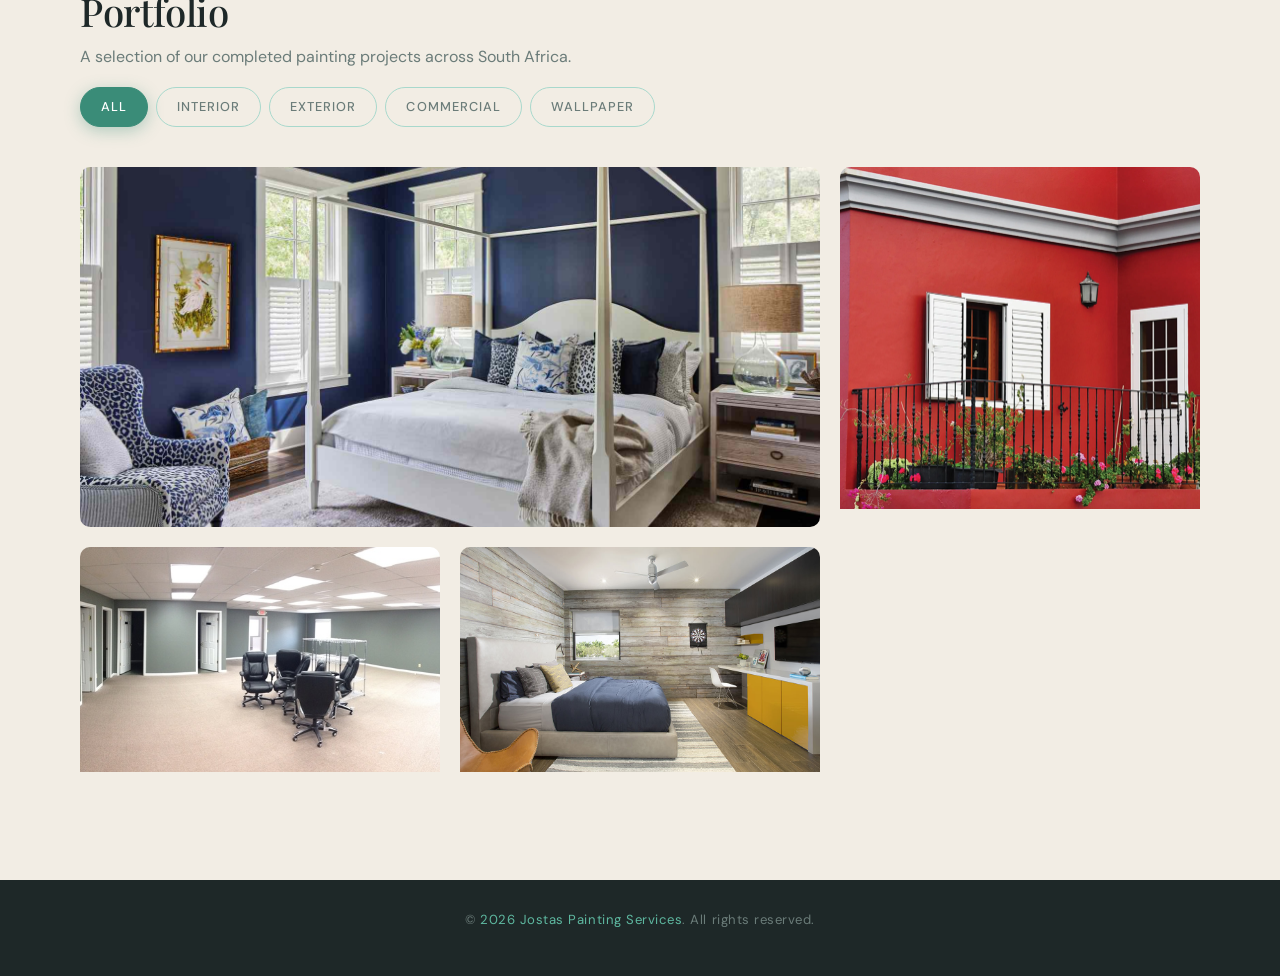
==== commit 49b3a82f: "Converted all the images from .png to .webp" ====
--- a/about.html
+++ b/about.html
@@ -123,7 +123,7 @@
 
         <div class="team-img-wrap">
           <img
-            src="/assets/images/Image11.png"
+            src="/assets/images/Image11.webp"
             alt="Jostas team member at work on a residential painting project"
             loading="lazy"
           >
@@ -131,7 +131,7 @@
 
         <div class="team-img-wrap">
           <img
-            src="/assets/images/Image10.jpg"
+            src="/assets/images/Image10.webp"
             alt="Jostas team member applying paint to an interior wall with a roller"
             loading="lazy"
           >
@@ -245,28 +245,28 @@
          data-aos="fade-up" data-aos-delay="120">
 
       <div class="gallery-item featured" data-category="interior">
-        <img src="/assets/images/Image14.png" alt="Interior room painting showcase" loading="lazy">
+        <img src="/assets/images/Image14.webp" alt="Interior room painting showcase" loading="lazy">
         <div class="gallery-item-overlay">
           <span class="gallery-item-tag">Interior</span>
         </div>
       </div>
 
       <div class="gallery-item" data-category="exterior">
-        <img src="/assets/images/Image15.png" alt="Exterior residential painting project" loading="lazy">
+        <img src="/assets/images/Image15.webp" alt="Exterior residential painting project" loading="lazy">
         <div class="gallery-item-overlay">
           <span class="gallery-item-tag">Exterior</span>
         </div>
       </div>
 
       <div class="gallery-item" data-category="commercial">
-        <img src="/assets/images/Image16.png" alt="Commercial building painting project" loading="lazy">
+        <img src="/assets/images/Image16.webp" alt="Commercial building painting project" loading="lazy">
         <div class="gallery-item-overlay">
           <span class="gallery-item-tag">Commercial</span>
         </div>
       </div>
 
       <div class="gallery-item" data-category="wallpaper">
-        <img src="/assets/images/Image17.png" alt="Interior wallpaper project" loading="lazy">
+        <img src="/assets/images/Image17.webp" alt="Interior wallpaper project" loading="lazy">
         <div class="gallery-item-overlay">
           <span class="gallery-item-tag">Wallpaper</span>
         </div>
